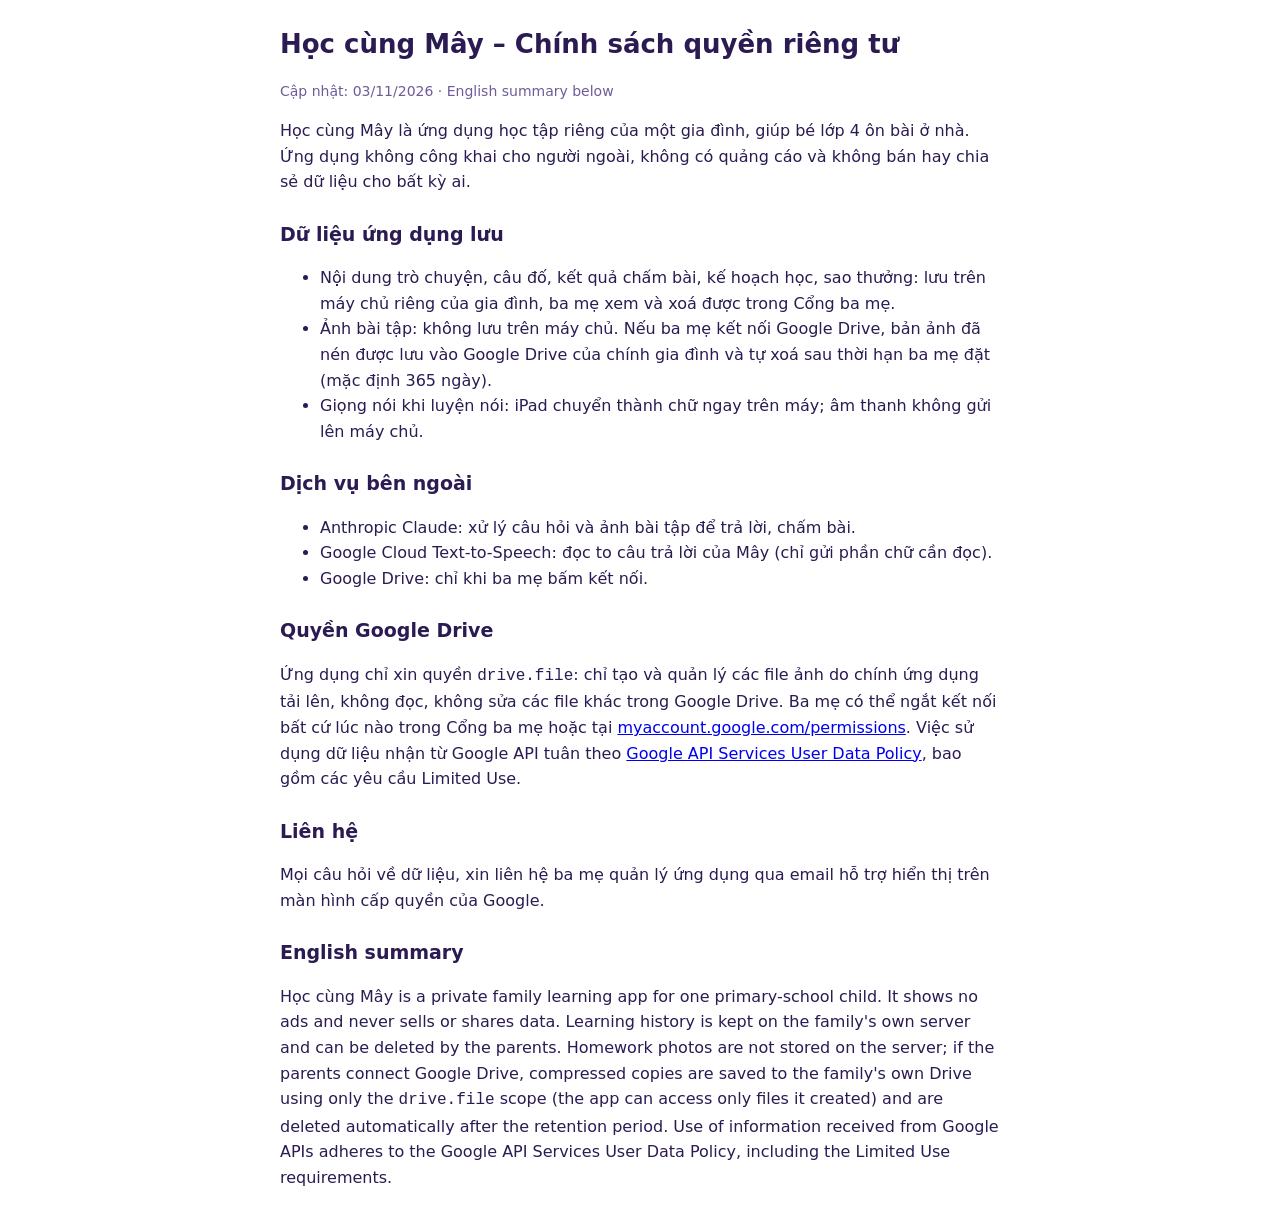
==== public/privacy.html @ b30a2cb5 "Trang chính sách quyền riêng tư /privacy.html cho màn hình cấp quyền Google Google yêu cầu link quyề" ====
<!doctype html>
<html lang="vi">
<head>
<meta charset="utf-8">
<meta name="viewport" content="width=device-width, initial-scale=1">
<title>Học cùng Mây – Quyền riêng tư</title>
<style>
  body{font-family:system-ui,-apple-system,"Segoe UI",sans-serif;max-width:720px;margin:0 auto;padding:24px 16px;line-height:1.6;color:#2b1b52;background:#fff}
  h1{font-size:26px;margin:0 0 8px} h2{font-size:19px;margin:24px 0 6px} p,li{font-size:16px} .muted{color:#6e5c99;font-size:14px}
</style>
</head>
<body>
<h1>Học cùng Mây – Chính sách quyền riêng tư</h1>
<p class="muted">Cập nhật: 03/11/2026 · English summary below</p>

<p>Học cùng Mây là ứng dụng học tập riêng của một gia đình, giúp bé lớp 4 ôn bài ở nhà. Ứng dụng không công khai cho người ngoài,
không có quảng cáo và không bán hay chia sẻ dữ liệu cho bất kỳ ai.</p>

<h2>Dữ liệu ứng dụng lưu</h2>
<ul>
  <li>Nội dung trò chuyện, câu đố, kết quả chấm bài, kế hoạch học, sao thưởng: lưu trên máy chủ riêng của gia đình, ba mẹ xem và xoá được trong Cổng ba mẹ.</li>
  <li>Ảnh bài tập: không lưu trên máy chủ. Nếu ba mẹ kết nối Google Drive, bản ảnh đã nén được lưu vào Google Drive của chính gia đình và tự xoá sau thời hạn ba mẹ đặt (mặc định 365 ngày).</li>
  <li>Giọng nói khi luyện nói: iPad chuyển thành chữ ngay trên máy; âm thanh không gửi lên máy chủ.</li>
</ul>

<h2>Dịch vụ bên ngoài</h2>
<ul>
  <li>Anthropic Claude: xử lý câu hỏi và ảnh bài tập để trả lời, chấm bài.</li>
  <li>Google Cloud Text-to-Speech: đọc to câu trả lời của Mây (chỉ gửi phần chữ cần đọc).</li>
  <li>Google Drive: chỉ khi ba mẹ bấm kết nối.</li>
</ul>

<h2>Quyền Google Drive</h2>
<p>Ứng dụng chỉ xin quyền <code>drive.file</code>: chỉ tạo và quản lý các file ảnh do chính ứng dụng tải lên, không đọc, không sửa
các file khác trong Google Drive. Ba mẹ có thể ngắt kết nối bất cứ lúc nào trong Cổng ba mẹ hoặc tại
<a href="https://myaccount.google.com/permissions">myaccount.google.com/permissions</a>.
Việc sử dụng dữ liệu nhận từ Google API tuân theo
<a href="https://developers.google.com/terms/api-services-user-data-policy">Google API Services User Data Policy</a>, bao gồm các yêu cầu Limited Use.</p>

<h2>Liên hệ</h2>
<p>Mọi câu hỏi về dữ liệu, xin liên hệ ba mẹ quản lý ứng dụng qua email hỗ trợ hiển thị trên màn hình cấp quyền của Google.</p>

<h2>English summary</h2>
<p>Học cùng Mây is a private family learning app for one primary-school child. It shows no ads and never sells or shares data.
Learning history is kept on the family's own server and can be deleted by the parents. Homework photos are not stored on the
server; if the parents connect Google Drive, compressed copies are saved to the family's own Drive using only the
<code>drive.file</code> scope (the app can access only files it created) and are deleted automatically after the retention period.
Use of information received from Google APIs adheres to the Google API Services User Data Policy, including the Limited Use requirements.</p>
</body>
</html>
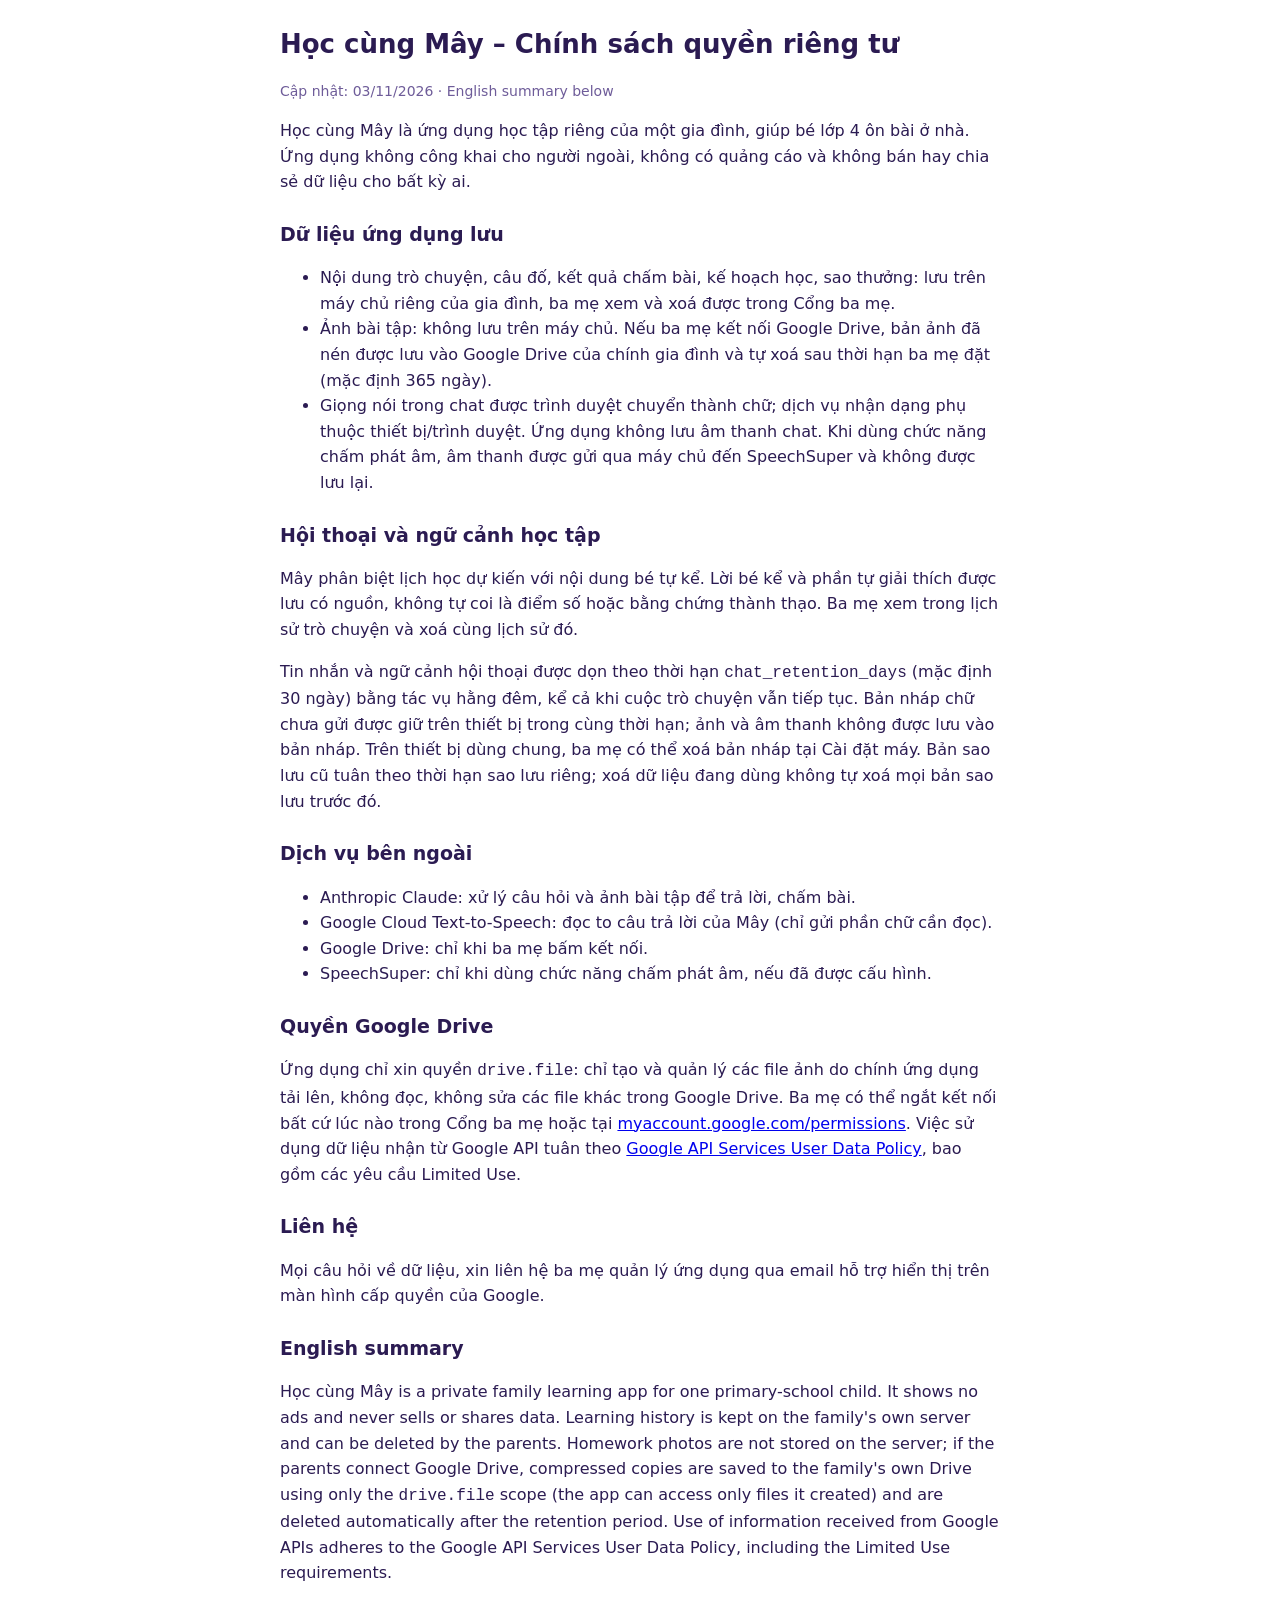
==== commit 4a0305c6: "feat: add chat-first companion flow for issue 47" ====
--- a/public/privacy.html
+++ b/public/privacy.html
@@ -20,14 +20,18 @@
 <ul>
   <li>Nội dung trò chuyện, câu đố, kết quả chấm bài, kế hoạch học, sao thưởng: lưu trên máy chủ riêng của gia đình, ba mẹ xem và xoá được trong Cổng ba mẹ.</li>
   <li>Ảnh bài tập: không lưu trên máy chủ. Nếu ba mẹ kết nối Google Drive, bản ảnh đã nén được lưu vào Google Drive của chính gia đình và tự xoá sau thời hạn ba mẹ đặt (mặc định 365 ngày).</li>
-  <li>Giọng nói khi luyện nói: iPad chuyển thành chữ ngay trên máy; âm thanh không gửi lên máy chủ.</li>
+  <li>Giọng nói trong chat được trình duyệt chuyển thành chữ; dịch vụ nhận dạng phụ thuộc thiết bị/trình duyệt. Ứng dụng không lưu âm thanh chat. Khi dùng chức năng chấm phát âm, âm thanh được gửi qua máy chủ đến SpeechSuper và không được lưu lại.</li>
 </ul>
 
+<h2>Hội thoại và ngữ cảnh học tập</h2>
+<p>Mây phân biệt lịch học dự kiến với nội dung bé tự kể. Lời bé kể và phần tự giải thích được lưu có nguồn, không tự coi là điểm số hoặc bằng chứng thành thạo. Ba mẹ xem trong lịch sử trò chuyện và xoá cùng lịch sử đó.</p>
+<p>Tin nhắn và ngữ cảnh hội thoại được dọn theo thời hạn <code>chat_retention_days</code> (mặc định 30 ngày) bằng tác vụ hằng đêm, kể cả khi cuộc trò chuyện vẫn tiếp tục. Bản nháp chữ chưa gửi được giữ trên thiết bị trong cùng thời hạn; ảnh và âm thanh không được lưu vào bản nháp. Trên thiết bị dùng chung, ba mẹ có thể xoá bản nháp tại Cài đặt máy. Bản sao lưu cũ tuân theo thời hạn sao lưu riêng; xoá dữ liệu đang dùng không tự xoá mọi bản sao lưu trước đó.</p>
 <h2>Dịch vụ bên ngoài</h2>
 <ul>
   <li>Anthropic Claude: xử lý câu hỏi và ảnh bài tập để trả lời, chấm bài.</li>
   <li>Google Cloud Text-to-Speech: đọc to câu trả lời của Mây (chỉ gửi phần chữ cần đọc).</li>
   <li>Google Drive: chỉ khi ba mẹ bấm kết nối.</li>
+  <li>SpeechSuper: chỉ khi dùng chức năng chấm phát âm, nếu đã được cấu hình.</li>
 </ul>
 
 <h2>Quyền Google Drive</h2>
